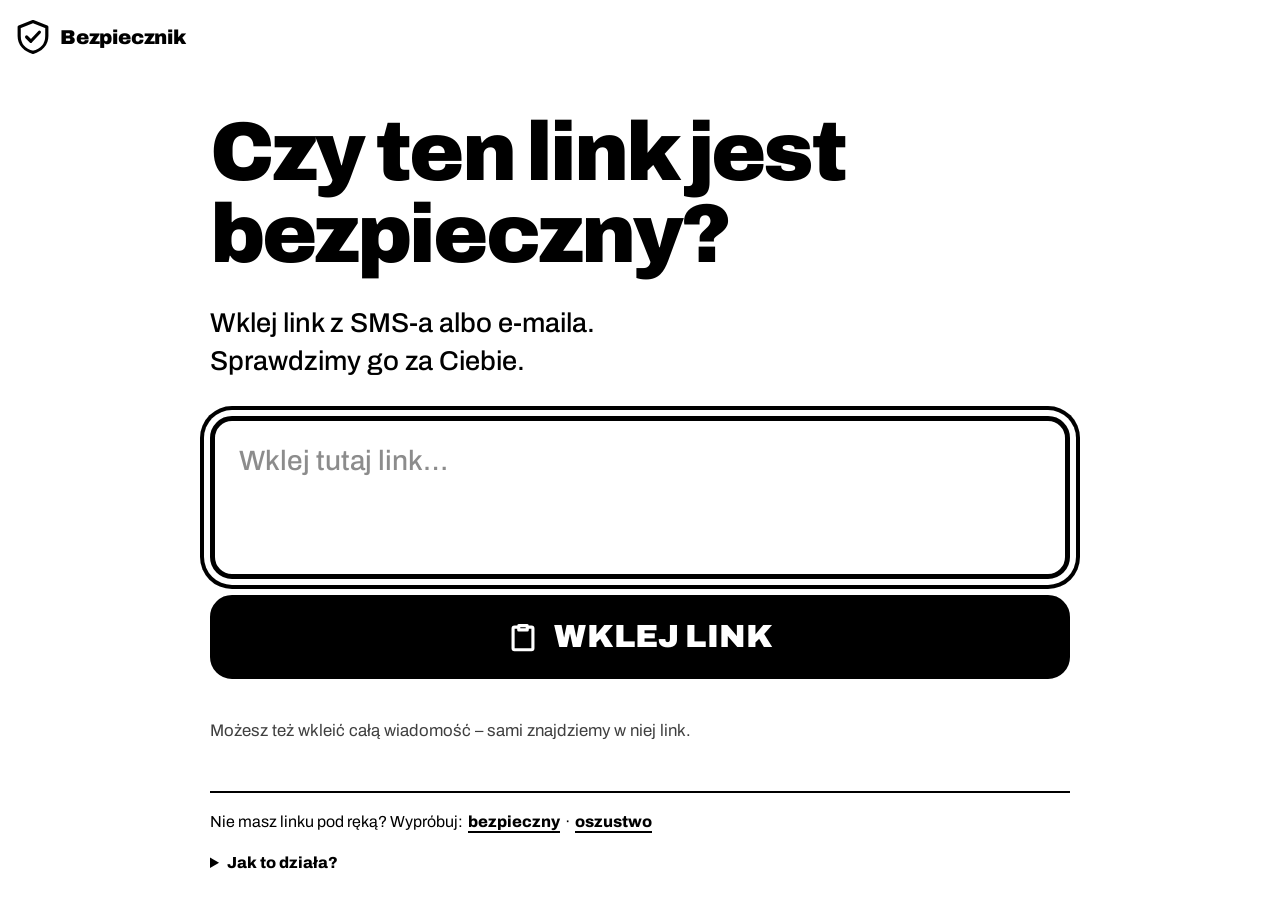
==== 13-bezpiecznik-sprawdzanie-linkow-opus5_5/index.html @ 922e5d88 "Dzień 13: Bezpiecznik Sprawdzacz podejrzanych linków z SMS-ów i e-maili dla osób nietechnicznych: je" ====
<!doctype html>
<html lang="pl">
<head>
<meta charset="utf-8">
<meta name="viewport" content="width=device-width, initial-scale=1, viewport-fit=cover">
<title>Bezpiecznik – czy ten link jest bezpieczny?</title>
<meta name="description" content="Wklej podejrzany link z SMS-a lub e-maila. Bezpiecznik sprawdzi go w bazach oszustw i od razu pokaże: zielony – bezpieczny, czerwony – oszustwo.">
<meta name="theme-color" content="#ffffff">
<link rel="icon" href="data:image/svg+xml,%3Csvg xmlns='http://www.w3.org/2000/svg' viewBox='0 0 64 64'%3E%3Cpath d='M32 3 6 13v17c0 16 11 27 26 31V3z' fill='%2300f25a'/%3E%3Cpath d='M32 3l26 10v17c0 16-11 27-26 31V3z' fill='%23ff1e1e'/%3E%3C/svg%3E">
<link rel="preconnect" href="https://fonts.googleapis.com">
<link rel="preconnect" href="https://fonts.gstatic.com" crossorigin>
<link href="https://fonts.googleapis.com/css2?family=Archivo:wght@500;700;800;900&display=swap" rel="stylesheet">
<link rel="preconnect" href="https://security.cloudflare-dns.com" crossorigin>
<link rel="preconnect" href="https://raw.githubusercontent.com" crossorigin>
<link rel="stylesheet" href="css/style.css">
</head>
<body>

<!-- 1. Ekran startowy: jedno pole -->
<main id="start" class="ekran ekran-start">
  <header class="logo" aria-label="Bezpiecznik">
    <svg viewBox="0 0 64 64" aria-hidden="true"><path d="M32 3 6 13v17c0 16 11 27 26 31 15-4 26-15 26-31V13L32 3z" fill="none" stroke="currentColor" stroke-width="6" stroke-linejoin="round"/><path d="m20 32 8 8 16-17" fill="none" stroke="currentColor" stroke-width="6" stroke-linecap="round" stroke-linejoin="round"/></svg>
    <span>Bezpiecznik</span>
  </header>

  <section class="srodek">
    <h1>Czy ten link jest bezpieczny?</h1>
    <p class="lead">Wklej link z SMS-a albo e-maila.<br>Sprawdzimy go za Ciebie.</p>

    <form id="formularz" class="formularz" autocomplete="off" novalidate>
      <label for="pole" class="ukryte">Podejrzany link</label>
      <div class="pole-ramka">
        <textarea id="pole" rows="3" placeholder="Wklej tutaj link…" autocapitalize="off" autocorrect="off" spellcheck="false" enterkeyhint="go"></textarea>
        <button type="button" id="wyczysc" class="wyczysc" aria-label="Wyczyść pole" hidden>
          <svg viewBox="0 0 24 24" aria-hidden="true"><path d="M6 6l12 12M18 6 6 18" stroke="currentColor" stroke-width="3" stroke-linecap="round"/></svg>
        </button>
      </div>
      <button type="submit" id="akcja" class="przycisk-glowny">
        <svg id="ikona-wklej" viewBox="0 0 24 24" aria-hidden="true"><path d="M9 4h6v3H9z M8 5H6a1 1 0 0 0-1 1v14a1 1 0 0 0 1 1h12a1 1 0 0 0 1-1V6a1 1 0 0 0-1-1h-2" fill="none" stroke="currentColor" stroke-width="2.2" stroke-linejoin="round"/></svg>
        <svg id="ikona-sprawdz" viewBox="0 0 24 24" aria-hidden="true" hidden><circle cx="10.5" cy="10.5" r="6.5" fill="none" stroke="currentColor" stroke-width="2.6"/><path d="m15.5 15.5 5 5" stroke="currentColor" stroke-width="2.8" stroke-linecap="round"/></svg>
        <span id="akcja-tekst">Wklej link</span>
      </button>
      <p id="komunikat" class="komunikat" role="alert" aria-live="polite"></p>
    </form>

    <p class="drobne">Możesz też wkleić całą wiadomość – sami znajdziemy w niej link.</p>
  </section>

  <footer class="stopka">
    <p class="przyklady">Nie masz linku pod ręką? Wypróbuj:
      <button type="button" data-przyklad="https://allegro.pl/moje-allegro/zakupy">bezpieczny</button>
      <span aria-hidden="true">·</span>
      <button type="button" data-przyklad="InPost: Twoja paczka czeka na dopłatę 1,99 zł. Opłać do dziś: https://inpost.pl-doplata.top/paczka/odbior">oszustwo</button>
    </p>
    <details class="jak">
      <summary>Jak to działa?</summary>
      <div class="jak-tresc">
        <p>Bezpiecznik w kilka sekund sprawdza link w darmowych, niezależnych źródłach:</p>
        <ul>
          <li><b>Cloudflare 1.1.1.2</b> – filtr złośliwych stron i wyłudzeń, z którego korzystają miliony ludzi,</li>
          <li><b>OpenPhish</b> i <b>Phishing.Database</b> – bazy setek tysięcy znanych stron oszustów,</li>
          <li><b>rejestr domen (RDAP)</b> – jak dawno powstała strona; oszuści zakładają nowe co kilka dni,</li>
          <li>oraz <b>sztuczki oszustów</b>: podszywanie się pod InPost, Allegro, OLX, banki czy mObywatel, literówki (alegro, inpots), podrobione litery, skrócone linki, pliki .apk.</li>
        </ul>
        <p><b>Prywatność:</b> nic nie zapisujemy. Na zewnątrz trafia tylko sama nazwa strony (np. <i>przyklad.pl</i>), nigdy cały link. Bazy oszustów pobieramy i porównujemy na Twoim urządzeniu.</p>
        <p>Jeśli choćby jedna rzecz się nie zgadza, wynik jest czerwony. Lepiej raz za dużo nie kliknąć niż stracić pieniądze.</p>
      </div>
    </details>
  </footer>
</main>

<!-- 2. Sprawdzanie -->
<section id="sprawdzanie" class="ekran ekran-sprawdzanie" hidden aria-live="polite">
  <div class="kolo" aria-hidden="true"></div>
  <h2>Sprawdzam…</h2>
  <p id="spr-adres" class="spr-adres"></p>
  <ul id="kroki" class="kroki">
    <li data-krok="cloudflare">Filtr Cloudflare</li>
    <li data-krok="openphish">Baza OpenPhish</li>
    <li data-krok="phishdb">Baza Phishing.Database</li>
    <li data-krok="wiek">Wiek strony</li>
    <li data-krok="sztuczki">Sztuczki oszustów</li>
  </ul>
</section>

<!-- 3. Wynik na cały ekran -->
<section id="wynik" class="ekran ekran-wynik" hidden role="alertdialog" aria-labelledby="w-naglowek" aria-describedby="w-podtytul">
  <div class="wynik-tresc">
    <div id="w-ikona" class="w-ikona" aria-hidden="true"></div>
    <h2 id="w-naglowek" class="w-naglowek"></h2>
    <p id="w-podtytul" class="w-podtytul"></p>
    <p id="w-domena" class="w-domena"></p>
    <ul id="w-powody" class="w-powody"></ul>
    <div id="w-porady" class="w-porady"></div>
    <div class="w-przyciski">
      <button type="button" id="w-ponow" class="przycisk-wynik" hidden>Spróbuj ponownie</button>
      <button type="button" id="w-znowu" class="przycisk-wynik">Sprawdź inny link</button>
    </div>
    <details id="w-szczegoly" class="w-szczegoly">
      <summary>Co sprawdziliśmy</summary>
      <ul id="w-lista"></ul>
    </details>
  </div>
</section>

<script src="js/dane.js"></script>
<script src="js/analiza.js"></script>
<script src="js/app.js"></script>
</body>
</html>
---- 13-bezpiecznik-sprawdzanie-linkow-opus5_5/css/style.css ----
/* Bezpiecznik – dwa kolory wyniku (jaskrawa zieleń i jaskrawa czerwień) na czarno-białej bazie. */
:root {
  --tlo: #ffffff;
  --tekst: #000000;
  --zielony: #00f25a;
  --czerwony: #ff1e1e;
  --font: 'Archivo', system-ui, -apple-system, 'Segoe UI', Roboto, Helvetica, Arial, sans-serif;
  --promien: 22px;
  color-scheme: light dark;
}
@media (prefers-color-scheme: dark) {
  :root { --tlo: #000000; --tekst: #ffffff; }
}

* { box-sizing: border-box; }
html, body { margin: 0; height: 100%; }
body {
  background: var(--tlo);
  color: var(--tekst);
  font-family: var(--font);
  font-size: 18px;
  line-height: 1.4;
  -webkit-font-smoothing: antialiased;
  -webkit-tap-highlight-color: transparent;
  overflow-x: hidden;
}
button { font: inherit; color: inherit; cursor: pointer; }
[hidden] { display: none !important; }
.ukryte { position: absolute; width: 1px; height: 1px; overflow: hidden; clip: rect(0 0 0 0); white-space: nowrap; }
:focus-visible { outline: 4px solid currentColor; outline-offset: 4px; }

.ekran {
  min-height: 100vh;
  min-height: 100dvh;
  display: flex;
  flex-direction: column;
  padding: max(20px, env(safe-area-inset-top)) max(16px, env(safe-area-inset-right)) max(20px, env(safe-area-inset-bottom)) max(16px, env(safe-area-inset-left));
}

/* ---------- 1. start ---------- */
.logo {
  display: flex; align-items: center; gap: 10px;
  font-weight: 900; font-size: 1.25rem; letter-spacing: -0.01em;
}
.logo svg { width: 34px; height: 34px; }

.srodek {
  flex: 1;
  width: 100%;
  max-width: 860px;
  margin: 0 auto;
  display: flex; flex-direction: column; justify-content: center;
  padding: 4vh 0 3vh;
}
h1 {
  font-size: clamp(2.3rem, 7.4vw, 5.2rem);
  line-height: 0.98;
  font-weight: 900;
  letter-spacing: -0.035em;
  margin: 0 0 0.35em;
  text-wrap: balance;
}
.lead {
  font-size: clamp(1.25rem, 2.6vw, 1.7rem);
  font-weight: 500;
  margin: 0 0 1.3em;
}

.formularz { display: flex; flex-direction: column; gap: 16px; }
.pole-ramka { position: relative; }
#pole {
  display: block;
  width: 100%;
  min-height: 9.5rem;
  resize: none;
  padding: 22px 64px 22px 24px;
  border: 5px solid var(--tekst);
  border-radius: var(--promien);
  background: var(--tlo);
  color: var(--tekst);
  font: 700 clamp(1.3rem, 3vw, 1.75rem)/1.3 var(--font);
  word-break: break-all;
  transition: box-shadow .15s;
}
#pole::placeholder { color: var(--tekst); opacity: .45; font-weight: 500; }
#pole:focus { outline: none; box-shadow: 0 0 0 6px var(--tlo), 0 0 0 10px var(--tekst); }
.wyczysc {
  position: absolute; top: 14px; right: 14px;
  width: 44px; height: 44px; border-radius: 50%;
  border: 0; background: var(--tekst); color: var(--tlo);
  display: grid; place-items: center;
}
.wyczysc svg { width: 22px; height: 22px; }

.przycisk-glowny {
  display: flex; align-items: center; justify-content: center; gap: 14px;
  min-height: 84px;
  padding: 0 28px;
  border: 5px solid var(--tekst);
  border-radius: var(--promien);
  background: var(--tekst);
  color: var(--tlo);
  font-size: clamp(1.45rem, 3.4vw, 2rem);
  font-weight: 900;
  letter-spacing: 0.01em;
  text-transform: uppercase;
  transition: transform .08s;
}
.przycisk-glowny svg { width: 34px; height: 34px; flex: none; }
.przycisk-glowny:active { transform: scale(.98); }
.przycisk-glowny:focus-visible { outline-offset: 5px; }

.komunikat {
  min-height: 1.4em; margin: 0;
  font-size: 1.2rem; font-weight: 800;
}
.komunikat:empty { min-height: 0; }
.drobne { margin: 1.4em 0 0; font-size: 1.05rem; opacity: .75; }

.stopka {
  width: 100%; max-width: 860px; margin: 0 auto;
  font-size: 1rem;
  border-top: 2px solid var(--tekst);
  padding-top: 14px;
}
.przyklady { margin: 0 0 8px; }
.przyklady button {
  border: 0; background: none; padding: 4px 2px;
  font-weight: 800; text-decoration: underline; text-underline-offset: 4px; text-decoration-thickness: 2px;
}
.jak summary { cursor: pointer; font-weight: 800; padding: 6px 0; width: max-content; max-width: 100%; }
.jak-tresc { max-width: 70ch; padding-bottom: 8px; }
.jak-tresc ul { padding-left: 1.2em; }
.jak-tresc li { margin: 0.3em 0; }

/* ---------- 2. sprawdzanie ---------- */
.ekran-sprawdzanie {
  align-items: center; justify-content: center; text-align: center;
  gap: 8px;
}
.kolo {
  width: 120px; height: 120px; border-radius: 50%;
  border: 12px solid var(--tekst); border-right-color: transparent;
  animation: krec .8s linear infinite;
  margin-bottom: 18px;
}
@keyframes krec { to { transform: rotate(360deg); } }
.ekran-sprawdzanie h2 { font-size: clamp(2.6rem, 9vw, 5rem); font-weight: 900; letter-spacing: -0.03em; margin: 0; }
.spr-adres { font-size: clamp(1.1rem, 3vw, 1.5rem); font-weight: 700; margin: 0 0 18px; max-width: 100%; overflow-wrap: anywhere; opacity: .8; }
.kroki { list-style: none; padding: 0; margin: 0; text-align: left; font-size: clamp(1.1rem, 2.8vw, 1.35rem); font-weight: 700; }
.kroki li { display: flex; align-items: center; gap: 14px; padding: 7px 0; opacity: .5; transition: opacity .2s; }
.kroki li::before {
  content: ''; flex: none;
  width: 30px; height: 30px; border-radius: 50%;
  border: 3px solid currentColor;
  display: grid; place-items: center;
  font-size: 18px; font-weight: 900; line-height: 1;
  animation: pulsuj 1s ease-in-out infinite;
}
.kroki li.ok, .kroki li.zle, .kroki li.pominiete, .kroki li.uwaga { opacity: 1; }
.kroki li.ok::before { content: '✓'; background: var(--tekst); color: var(--tlo); animation: none; }
.kroki li.zle::before { content: '!'; background: var(--tekst); color: var(--tlo); animation: none; }
.kroki li.pominiete::before { content: '–'; animation: none; }
@keyframes pulsuj { 50% { transform: scale(.75); } }

/* ---------- 3. wynik ---------- */
.ekran-wynik {
  position: fixed; inset: 0;
  overflow-y: auto;
  -webkit-overflow-scrolling: touch;
  z-index: 10;
  clip-path: circle(0 at var(--x, 50%) var(--y, 60%));
  transition: clip-path .55s cubic-bezier(.6, 0, .2, 1);
}
.ekran-wynik.pokaz { clip-path: circle(150vmax at var(--x, 50%) var(--y, 60%)); }
.ekran-wynik.zielony { background: var(--zielony); color: #000; }
.ekran-wynik.czerwony { background: var(--czerwony); color: #fff; }
.ekran-wynik.czerwony.pokaz { animation: alarm .5s .55s 2; }
@keyframes alarm { 50% { background: #c80000; } }

.wynik-tresc {
  width: 100%; max-width: 900px;
  margin: auto;
  display: flex; flex-direction: column; align-items: center; text-align: center;
  padding: 3vh 0;
}
.w-ikona { width: clamp(84px, 18vw, 160px); aspect-ratio: 1; margin-bottom: 10px; }
.w-ikona svg { width: 100%; height: 100%; }
.pokaz .w-ikona { animation: wskocz .5s .3s both cubic-bezier(.3, 1.6, .5, 1); }
@keyframes wskocz { from { transform: scale(.3); opacity: 0; } }
.w-naglowek {
  font-size: clamp(3.4rem, 15vw, 9.5rem);
  line-height: .9;
  font-weight: 900;
  letter-spacing: -0.045em;
  margin: 0;
  text-transform: uppercase;
  width: 100%;
  overflow-wrap: normal;
  word-break: keep-all;
  hyphens: none;
}
.w-podtytul { font-size: clamp(1.5rem, 4.4vw, 2.6rem); font-weight: 800; margin: .3em 0 .5em; line-height: 1.1; text-wrap: balance; }
.w-domena {
  display: inline-block;
  max-width: 100%;
  font-size: clamp(1.1rem, 3vw, 1.5rem); font-weight: 800;
  border: 3px solid currentColor; border-radius: 999px;
  padding: 6px 18px; margin: 0 0 18px;
  overflow-wrap: anywhere;
}
.w-domena:empty { display: none; }
.w-powody, .w-porady ol {
  text-align: left;
  font-size: clamp(1.1rem, 2.6vw, 1.35rem);
  font-weight: 600;
  margin: 0 0 18px;
  padding: 0;
  list-style: none;
  width: 100%; max-width: 760px;
}
.w-powody li { position: relative; padding: 8px 0 8px 40px; }
.w-powody li::before {
  content: ''; position: absolute; left: 4px; top: 14px;
  width: 18px; height: 18px; border-radius: 50%; background: currentColor;
}
.zielony .w-powody li::before { border-radius: 0; width: 20px; height: 11px; background: none; border: solid currentColor; border-width: 0 0 4px 4px; transform: rotate(-45deg); top: 13px; }
.w-porady { width: 100%; max-width: 760px; text-align: left; }
.w-porady:empty { display: none; }
.w-porady h3 { font-size: clamp(1.4rem, 3.4vw, 1.9rem); font-weight: 900; margin: 6px 0 8px; }
.w-porady ol { counter-reset: krok; }
.w-porady ol li { counter-increment: krok; position: relative; padding: 8px 0 8px 52px; }
.w-porady ol li::before {
  content: counter(krok);
  position: absolute; left: 0; top: 4px;
  width: 38px; height: 38px; border-radius: 50%;
  background: currentColor;
  display: grid; place-items: center;
}
.czerwony .w-porady ol li::before { color: var(--czerwony); background: #fff; font-weight: 900; }
.w-porady ol li b { font-weight: 900; }
.w-rada { font-size: clamp(1rem, 2.4vw, 1.2rem); font-weight: 600; max-width: 700px; margin: 4px auto 18px; text-align: center; }

.w-przyciski { display: flex; flex-wrap: wrap; gap: 12px; justify-content: center; width: 100%; margin: 6px 0 18px; }
.przycisk-wynik {
  min-height: 76px; padding: 0 30px;
  border-radius: var(--promien);
  font-size: clamp(1.3rem, 3.2vw, 1.7rem); font-weight: 900; text-transform: uppercase;
  border: 5px solid currentColor;
  flex: 1 1 280px; max-width: 460px;
}
.zielony .przycisk-wynik { background: #000; color: var(--zielony); border-color: #000; }
.czerwony .przycisk-wynik { background: #fff; color: var(--czerwony); border-color: #fff; }
.przycisk-wynik.drugi { background: transparent !important; color: inherit !important; border-color: currentColor !important; }
.przycisk-wynik:active { transform: scale(.98); }

.w-szczegoly { width: 100%; max-width: 760px; text-align: left; font-size: 1.05rem; font-weight: 600; }
.w-szczegoly summary { cursor: pointer; font-weight: 800; padding: 8px 0; width: max-content; max-width: 100%; margin: 0 auto; }
.w-szczegoly ul { list-style: none; padding: 0; margin: 8px 0 0; border-top: 2px solid currentColor; }
.w-szczegoly li { display: flex; gap: 12px; align-items: baseline; padding: 9px 0; border-bottom: 1px solid currentColor; }
.w-szczegoly li .z { flex: none; width: 26px; font-weight: 900; }
.w-szczegoly li .n { flex: 1; }
.w-szczegoly li .o { opacity: .85; font-weight: 500; text-align: right; }

@media (max-width: 560px) {
  body { font-size: 17px; }
  #pole { min-height: 8rem; padding: 18px 58px 18px 18px; border-width: 4px; }
  .przycisk-glowny { min-height: 76px; border-width: 4px; }
  .w-szczegoly li { flex-wrap: wrap; }
  .w-szczegoly li .o { flex-basis: 100%; text-align: left; padding-left: 38px; }
}
@media (prefers-reduced-motion: reduce) {
  *, *::before, *::after { animation-duration: .01ms !important; animation-iteration-count: 1 !important; transition-duration: .01ms !important; }
  .kolo { animation: none; border-right-color: var(--tekst); }
}
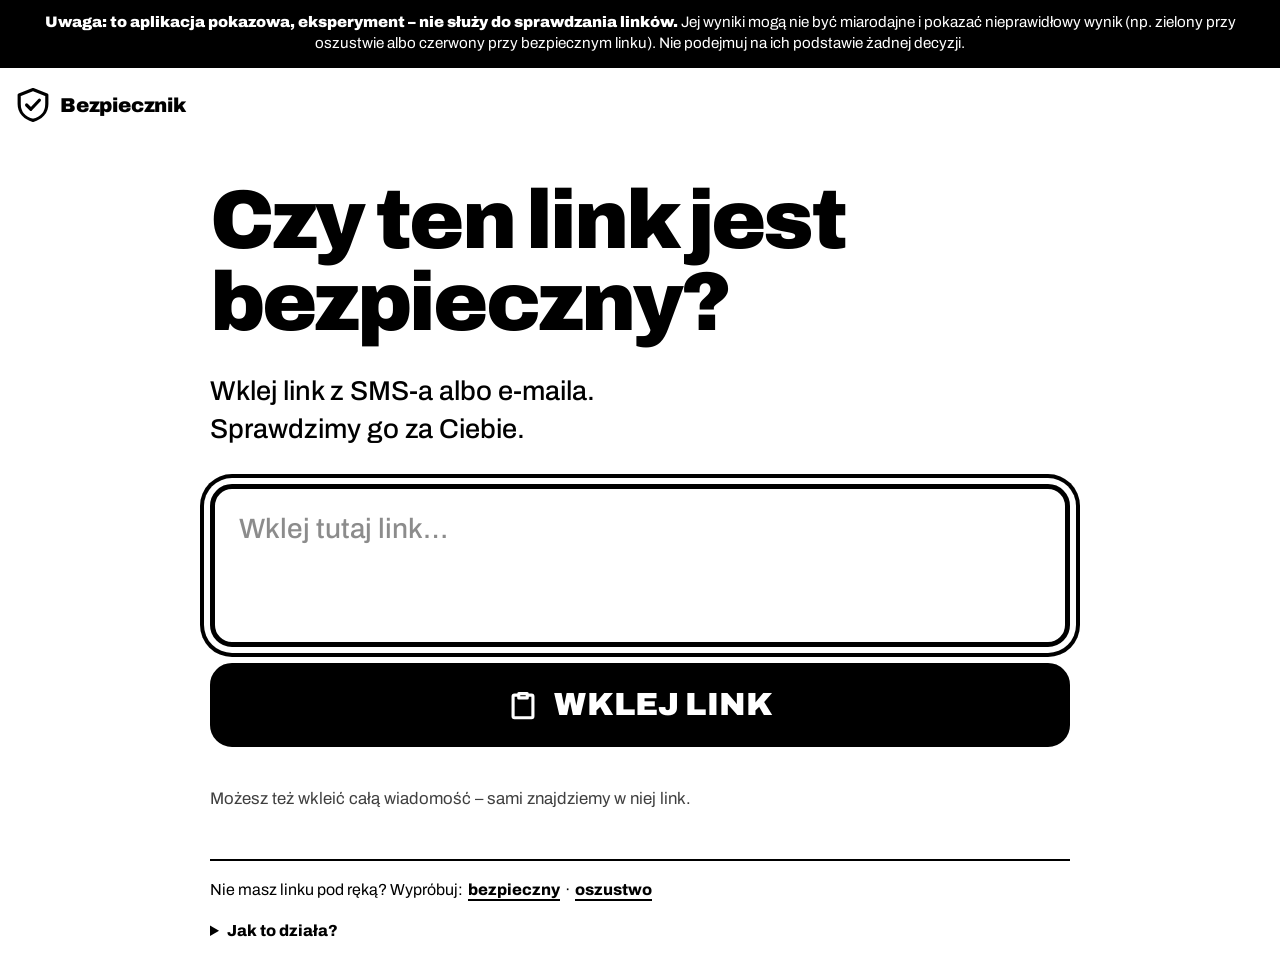
==== commit f1c3256f: "Dzień 13: dopisek – aplikacja pokazowa, nie do sprawdzania linków Co-Authored-By: Claude Haiku 5.5 <" ====
--- a/13-bezpiecznik-sprawdzanie-linkow-opus5_5/index.html
+++ b/13-bezpiecznik-sprawdzanie-linkow-opus5_5/index.html
@@ -15,6 +15,11 @@
 <link rel="stylesheet" href="css/style.css">
 </head>
 <body>
+
+<div class="uwaga-pokazowa" role="note">
+  <b>Uwaga: to aplikacja pokazowa, eksperyment – nie służy do sprawdzania linków.</b>
+  Jej wyniki mogą nie być miarodajne i pokazać nieprawidłowy wynik (np. zielony przy oszustwie albo czerwony przy bezpiecznym linku). Nie podejmuj na ich podstawie żadnej decyzji.
+</div>
 
 <!-- 1. Ekran startowy: jedno pole -->
 <main id="start" class="ekran ekran-start">
--- a/13-bezpiecznik-sprawdzanie-linkow-opus5_5/css/style.css
+++ b/13-bezpiecznik-sprawdzanie-linkow-opus5_5/css/style.css
@@ -262,6 +262,18 @@
 .w-szczegoly li .n { flex: 1; }
 .w-szczegoly li .o { opacity: .85; font-weight: 500; text-align: right; }
 
+/* ---------- uwaga: aplikacja pokazowa (eksperyment) ---------- */
+.uwaga-pokazowa {
+  padding: 12px 16px;
+  background: var(--tekst);
+  color: var(--tlo);
+  border-bottom: 3px solid var(--tekst);
+  font-size: .95rem;
+  line-height: 1.35;
+  text-align: center;
+}
+.uwaga-pokazowa b { font-weight: 900; }
+
 @media (max-width: 560px) {
   body { font-size: 17px; }
   #pole { min-height: 8rem; padding: 18px 58px 18px 18px; border-width: 4px; }
